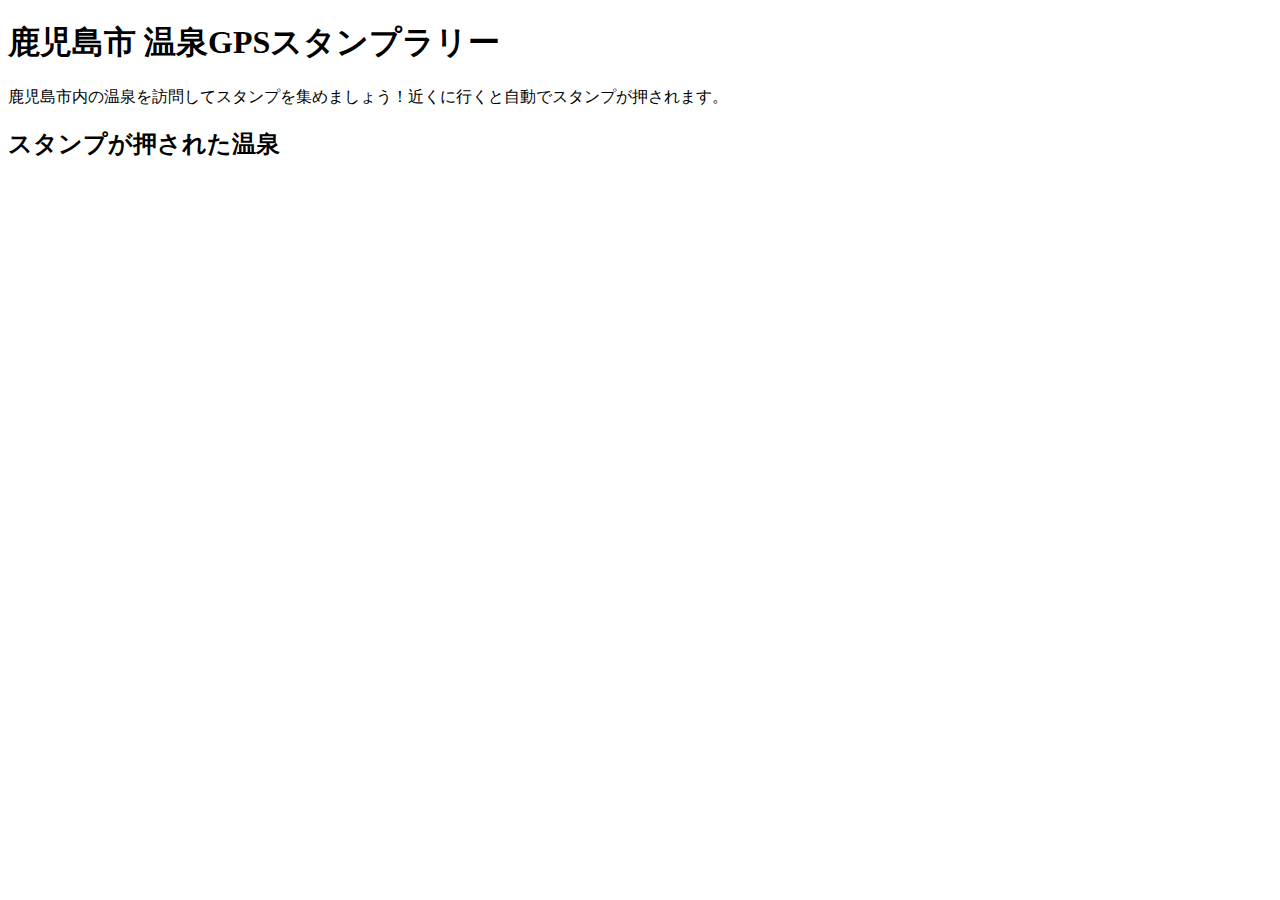
==== pages/gpsstamp.html @ adeeb27e "Update gpsstamp.html" ====
<!DOCTYPE html>
<html lang="ja">
<head>
    <meta charset="UTF-8">
    <meta name="viewport" content="width=device-width, initial-scale=1.0">
    <title>鹿児島市 温泉GPSスタンプラリー</title>
    <link rel="stylesheet" href="gpsstyles.css">
</head>
<body>
    <h1>鹿児島市 温泉GPSスタンプラリー</h1>
    <p>鹿児島市内の温泉を訪問してスタンプを集めましょう！近くに行くと自動でスタンプが押されます。</p>
    <ul id="onsen-list">
        <!-- 温泉リストはJavaScriptで動的に生成 -->
    </ul>
    <div id="stamps">
        <h2>スタンプが押された温泉</h2>
        <ul id="stamped-list"></ul>
    </div>
    <script src="script.js"></script>
</body>
</html>
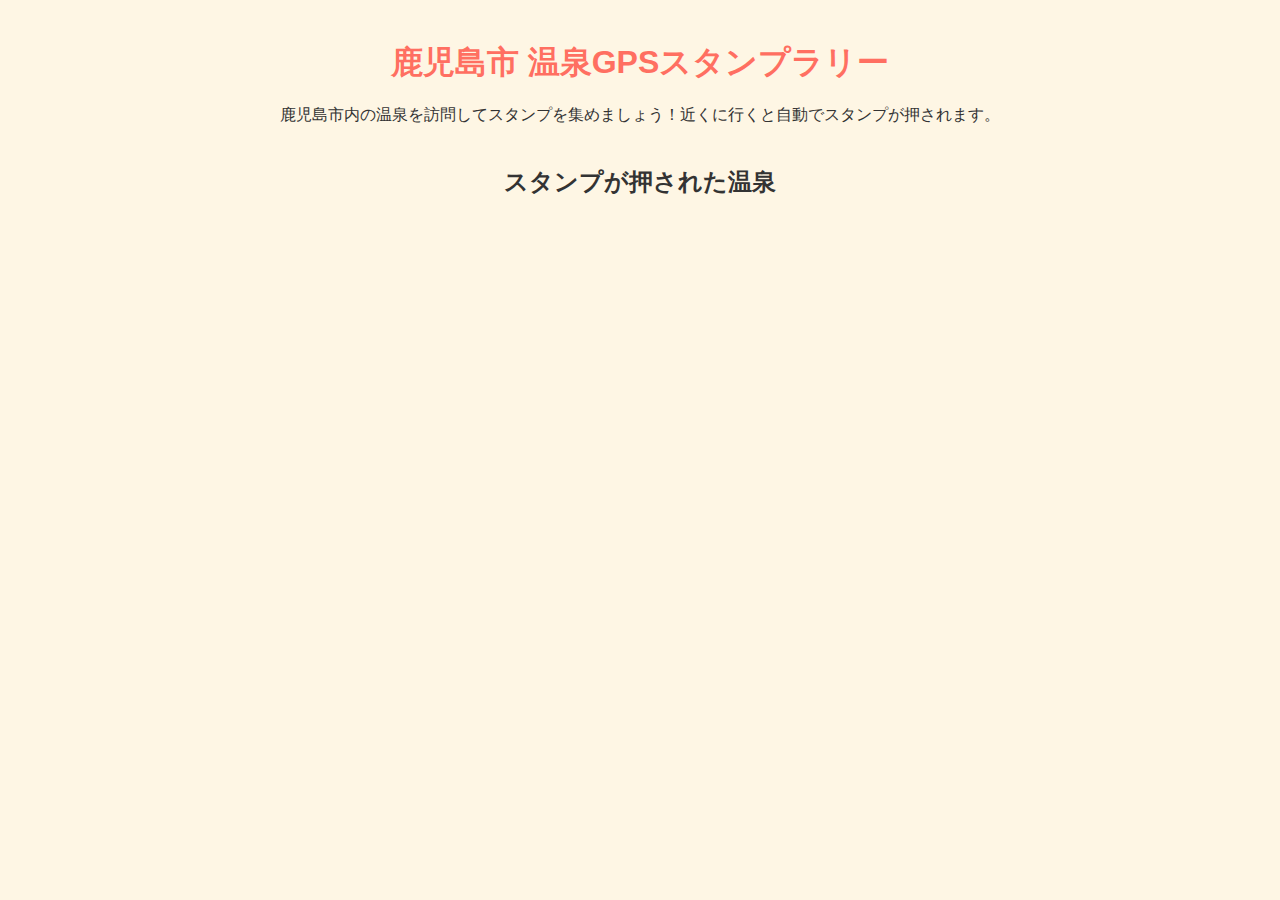
==== commit f70263c9: "Update gpsstamp.html" ====
--- a/pages/gpsstamp.html
+++ b/pages/gpsstamp.html
@@ -4,7 +4,7 @@
     <meta charset="UTF-8">
     <meta name="viewport" content="width=device-width, initial-scale=1.0">
     <title>鹿児島市 温泉GPSスタンプラリー</title>
-    <link rel="stylesheet" href="gpsstyles.css">
+    <link rel="stylesheet" href="../css/gpsstyles.css">
 </head>
 <body>
     <h1>鹿児島市 温泉GPSスタンプラリー</h1>
--- a/css/gpsstyles.css
+++ b/css/gpsstyles.css
@@ -0,0 +1,63 @@
+/* 全体の設定 */
+body {
+    font-family: 'Arial', sans-serif;
+    background-color: #fef6e4; /* 優しい背景色 */
+    margin: 0;
+    padding: 20px;
+    color: #333;
+    text-align: center;
+}
+
+/* ヘッダー */
+h1 {
+    color: #ff6f61; /* 明るいオレンジ色 */
+    margin-bottom: 20px;
+}
+
+/* 温泉リストエリア */
+#onsen-list {
+    display: grid;
+    grid-template-columns: repeat(auto-fit, minmax(200px, 1fr));
+    gap: 15px;
+    margin-top: 20px;
+}
+
+/* 温泉カード */
+.onsen-card {
+    background: #fff;
+    border: 2px solid #ff6f61;
+    border-radius: 10px;
+    padding: 15px;
+    box-shadow: 0 4px 6px rgba(0, 0, 0, 0.1);
+    font-size: 16px;
+    text-align: center;
+    transition: transform 0.3s, box-shadow 0.3s;
+}
+
+.onsen-card:hover {
+    transform: scale(1.05);
+    box-shadow: 0 6px 10px rgba(0, 0, 0, 0.15);
+}
+
+.onsen-card.stamped {
+    background: #c8e6c9; /* 緑色の背景でスタンプ取得を示す */
+    border-color: #2e7d32;
+    color: #2e7d32;
+    font-weight: bold;
+}
+
+/* スタンプ済みリスト */
+#stamped-list {
+    margin-top: 20px;
+    padding: 0;
+    list-style: none;
+}
+
+#stamped-list li {
+    margin: 5px 0;
+    padding: 10px;
+    background: #fff;
+    border: 1px solid #ddd;
+    border-radius: 5px;
+    font-size: 14px;
+}
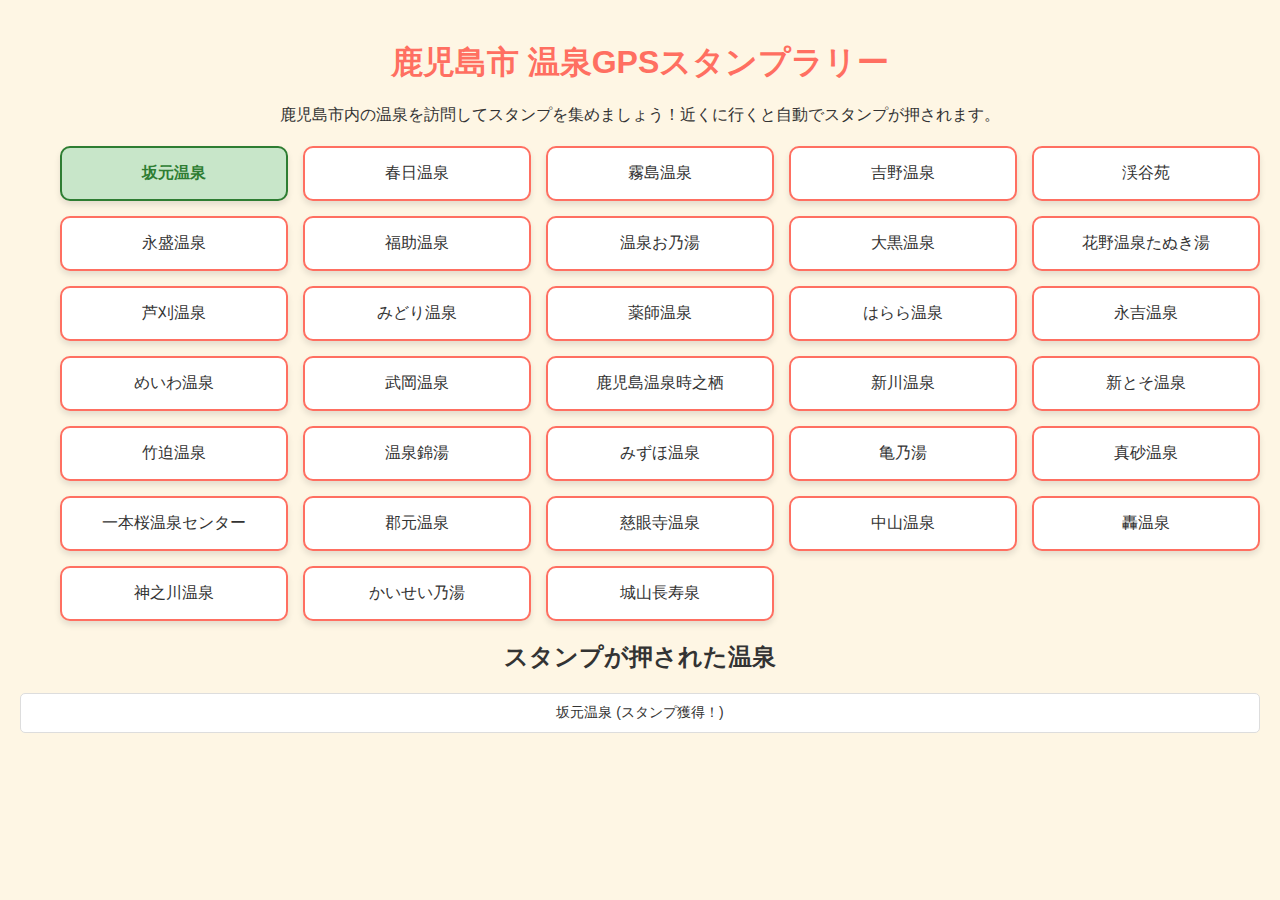
==== commit e7d60234: "Update gpsstamp.html" ====
--- a/pages/gpsstamp.html
+++ b/pages/gpsstamp.html
@@ -16,6 +16,96 @@
         <h2>スタンプが押された温泉</h2>
         <ul id="stamped-list"></ul>
     </div>
-    <script src="script.js"></script>
+    <script>const onsenData = [
+    { name: "坂元温泉", lat: 31.5904, lng: 130.5611 },
+    { name: "春日温泉", lat: 31.5765, lng: 130.5542 },
+    { name: "霧島温泉", lat: 31.5900, lng: 130.5520 },
+    { name: "吉野温泉", lat: 31.6340, lng: 130.5920 },
+    { name: "渓谷苑", lat: 31.7356, lng: 130.5731 },
+    { name: "永盛温泉", lat: 31.7500, lng: 130.5500 },
+    { name: "福助温泉", lat: 31.6000, lng: 130.5500 },
+    { name: "温泉お乃湯", lat: 31.6200, lng: 130.5400 },
+    { name: "大黒温泉", lat: 31.6100, lng: 130.5400 },
+    { name: "花野温泉たぬき湯", lat: 31.5812, lng: 130.5535 },
+    { name: "芦刈温泉", lat: 31.5700, lng: 130.5500 },
+    { name: "みどり温泉", lat: 31.6300, lng: 130.5400 },
+    { name: "薬師温泉", lat: 31.5800, lng: 130.5500 },
+    { name: "はらら温泉", lat: 31.5900, lng: 130.5500 },
+    { name: "永吉温泉", lat: 31.6000, lng: 130.5500 },
+    { name: "めいわ温泉", lat: 31.6100, lng: 130.5400 },
+    { name: "武岡温泉", lat: 31.5700, lng: 130.5400 },
+    { name: "鹿児島温泉時之栖", lat: 31.5700, lng: 130.5400 },
+    { name: "新川温泉", lat: 31.5800, lng: 130.5400 },
+    { name: "新とそ温泉", lat: 31.5800, lng: 130.5400 },
+    { name: "竹迫温泉", lat: 31.5700, lng: 130.5500 },
+    { name: "温泉錦湯", lat: 31.5700, lng: 130.5500 },
+    { name: "みずほ温泉", lat: 31.5800, lng: 130.5500 },
+    { name: "亀乃湯", lat: 31.5800, lng: 130.5500 },
+    { name: "真砂温泉", lat: 31.5587, lng: 130.5521 },
+    { name: "一本桜温泉センター", lat: 31.5700, lng: 130.5500 },
+    { name: "郡元温泉", lat: 31.5700, lng: 130.5500 },
+    { name: "慈眼寺温泉", lat: 31.5200, lng: 130.5200 },
+    { name: "中山温泉", lat: 31.5200, lng: 130.5200 },
+    { name: "轟温泉", lat: 31.5200, lng: 130.5200 },
+    { name: "神之川温泉", lat: 31.5200, lng: 130.5200 },
+    { name: "かいせい乃湯", lat: 31.5700, lng: 130.5400 },
+    { name: "城山長寿泉", lat: 31.5900, lng: 130.5500 }
+];
+
+document.addEventListener("DOMContentLoaded", () => {
+    const onsenListElement = document.getElementById("onsen-list");
+    const stampedList = document.getElementById("stamped-list");
+
+    // 温泉リストを動的に生成
+    onsenData.forEach((onsen) => {
+        const card = document.createElement("div");
+        card.classList.add("onsen-card");
+        card.textContent = onsen.name;
+        card.dataset.lat = onsen.lat;
+        card.dataset.lng = onsen.lng;
+        onsenListElement.appendChild(card);
+    });
+
+    // テスト用の位置データ (坂元温泉に近づいたシミュレーション)
+    const testUserLat = 31.5904; // 緯度
+    const testUserLng = 130.5611; // 経度
+
+    // GPS情報のシミュレーション
+    simulateGPS(testUserLat, testUserLng);
+
+    function simulateGPS(userLat, userLng) {
+        document.querySelectorAll(".onsen-card").forEach((onsen) => {
+            const onsenLat = parseFloat(onsen.dataset.lat);
+            const onsenLng = parseFloat(onsen.dataset.lng);
+
+            const distance = calculateDistance(userLat, userLng, onsenLat, onsenLng);
+            if (distance < 0.5 && !onsen.classList.contains("stamped")) {
+                // スタンプ処理
+                onsen.classList.add("stamped");
+                const stampedItem = document.createElement("li");
+                stampedItem.textContent = `${onsen.textContent} (スタンプ獲得！)`;
+                stampedList.appendChild(stampedItem);
+
+                alert(`${onsen.textContent}のスタンプを獲得しました！`);
+            }
+        });
+    }
+
+    // 距離計算関数
+    function calculateDistance(lat1, lng1, lat2, lng2) {
+        const R = 6371; // 地球の半径 (km)
+        const dLat = ((lat2 - lat1) * Math.PI) / 180;
+        const dLng = ((lng2 - lng1) * Math.PI) / 180;
+        const a =
+            Math.sin(dLat / 2) * Math.sin(dLat / 2) +
+            Math.cos((lat1 * Math.PI) / 180) *
+                Math.cos((lat2 * Math.PI) / 180) *
+                Math.sin(dLng / 2) *
+                Math.sin(dLng / 2);
+        const c = 2 * Math.atan2(Math.sqrt(a), Math.sqrt(1 - a));
+        return R * c; // 距離 (km)
+    }
+});
+</script>
 </body>
 </html>
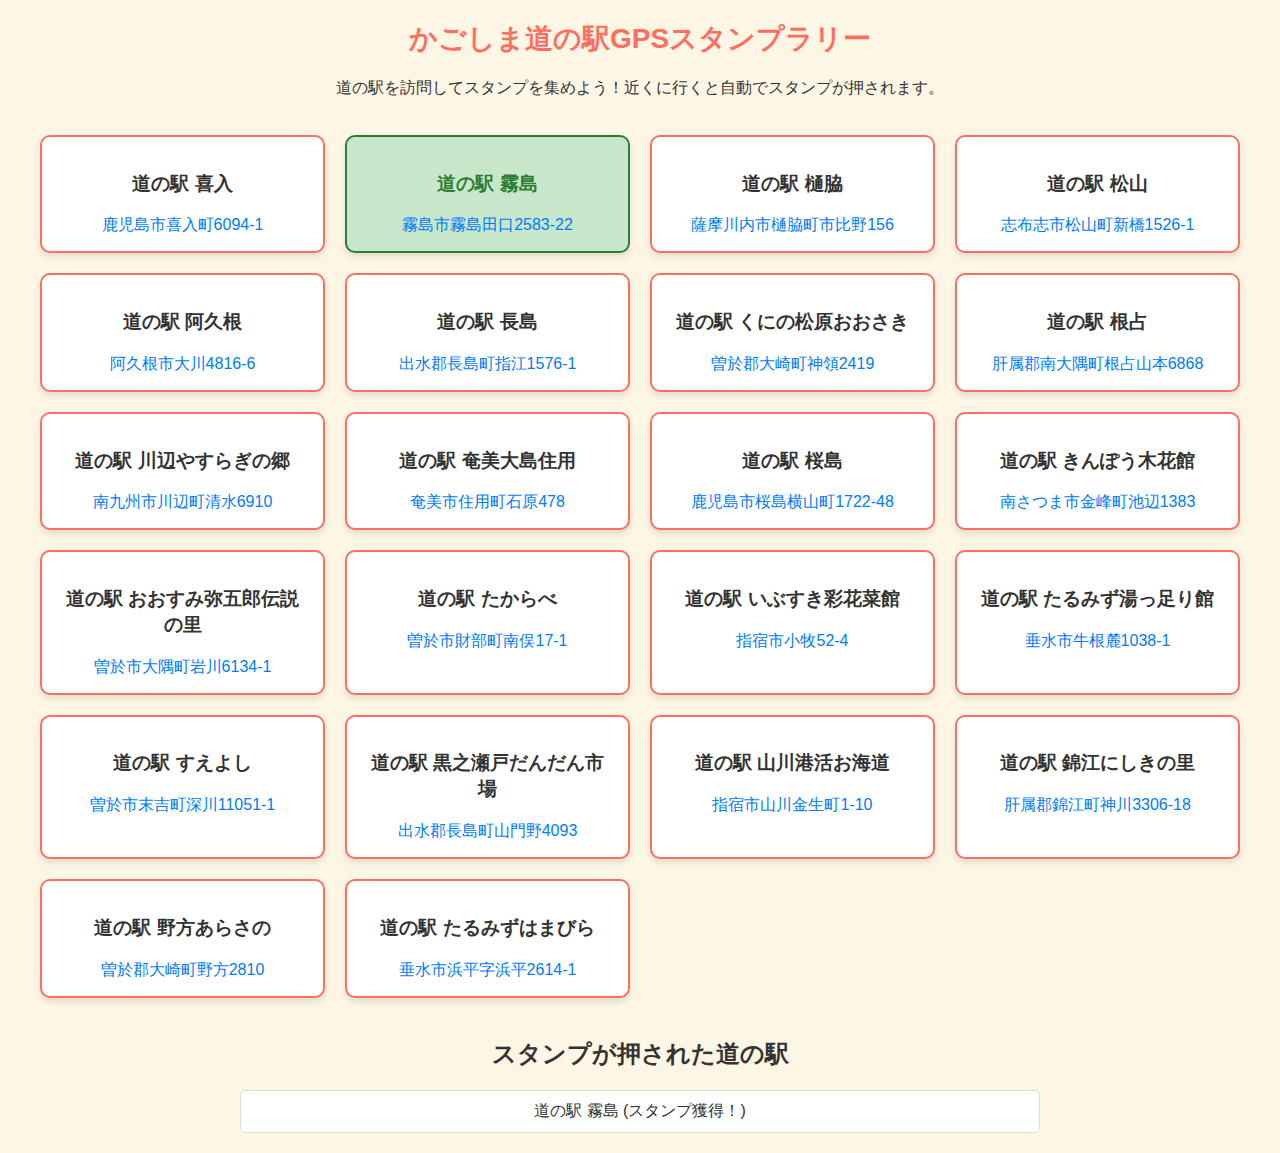
==== commit 72ed29c0: "Update gpsstamp.html" ====
--- a/pages/gpsstamp.html
+++ b/pages/gpsstamp.html
@@ -3,109 +3,169 @@
 <head>
     <meta charset="UTF-8">
     <meta name="viewport" content="width=device-width, initial-scale=1.0">
-    <title>鹿児島市 温泉GPSスタンプラリー</title>
-    <link rel="stylesheet" href="../css/gpsstyles.css">
+    <title>かごしま道の駅GPSスタンプラリー</title>
+    <style>
+        body {
+            font-family: Arial, sans-serif;
+            margin: 0;
+            padding: 0;
+            background-color: #fef6e4;
+            text-align: center;
+            color: #333;
+        }
+        h1 {
+            font-size: 28px;
+            margin: 20px 0;
+            color: #ff6f61;
+        }
+        #station-list {
+            display: grid;
+            grid-template-columns: repeat(auto-fit, minmax(250px, 1fr));
+            gap: 20px;
+            padding: 20px;
+            max-width: 1200px;
+            margin: 0 auto;
+        }
+        .station-card {
+            background: #ffffff;
+            border: 2px solid #ff6f61;
+            border-radius: 10px;
+            padding: 15px;
+            text-align: center;
+            box-shadow: 0 4px 6px rgba(0, 0, 0, 0.1);
+            transition: transform 0.3s, box-shadow 0.3s;
+        }
+        .station-card:hover {
+            transform: scale(1.05);
+            box-shadow: 0 6px 10px rgba(0, 0, 0, 0.2);
+        }
+        .station-card.stamped {
+            background: #c8e6c9;
+            border-color: #2e7d32;
+            color: #2e7d32;
+        }
+        .station-card a {
+            text-decoration: none;
+            color: #007BFF;
+        }
+        #stamped-list {
+            margin: 20px auto;
+            max-width: 800px;
+            list-style: none;
+            padding: 0;
+        }
+        #stamped-list li {
+            background: #fff;
+            border: 1px solid #ddd;
+            padding: 10px;
+            margin: 5px 0;
+            border-radius: 5px;
+        }
+    </style>
 </head>
 <body>
-    <h1>鹿児島市 温泉GPSスタンプラリー</h1>
-    <p>鹿児島市内の温泉を訪問してスタンプを集めましょう！近くに行くと自動でスタンプが押されます。</p>
-    <ul id="onsen-list">
-        <!-- 温泉リストはJavaScriptで動的に生成 -->
-    </ul>
+    <h1>かごしま道の駅GPSスタンプラリー</h1>
+    <p>道の駅を訪問してスタンプを集めよう！近くに行くと自動でスタンプが押されます。</p>
+    <div id="station-list"></div>
     <div id="stamps">
-        <h2>スタンプが押された温泉</h2>
+        <h2>スタンプが押された道の駅</h2>
         <ul id="stamped-list"></ul>
     </div>
-    <script>const onsenData = [
-    { name: "坂元温泉", lat: 31.5904, lng: 130.5611 },
-    { name: "春日温泉", lat: 31.5765, lng: 130.5542 },
-    { name: "霧島温泉", lat: 31.5900, lng: 130.5520 },
-    { name: "吉野温泉", lat: 31.6340, lng: 130.5920 },
-    { name: "渓谷苑", lat: 31.7356, lng: 130.5731 },
-    { name: "永盛温泉", lat: 31.7500, lng: 130.5500 },
-    { name: "福助温泉", lat: 31.6000, lng: 130.5500 },
-    { name: "温泉お乃湯", lat: 31.6200, lng: 130.5400 },
-    { name: "大黒温泉", lat: 31.6100, lng: 130.5400 },
-    { name: "花野温泉たぬき湯", lat: 31.5812, lng: 130.5535 },
-    { name: "芦刈温泉", lat: 31.5700, lng: 130.5500 },
-    { name: "みどり温泉", lat: 31.6300, lng: 130.5400 },
-    { name: "薬師温泉", lat: 31.5800, lng: 130.5500 },
-    { name: "はらら温泉", lat: 31.5900, lng: 130.5500 },
-    { name: "永吉温泉", lat: 31.6000, lng: 130.5500 },
-    { name: "めいわ温泉", lat: 31.6100, lng: 130.5400 },
-    { name: "武岡温泉", lat: 31.5700, lng: 130.5400 },
-    { name: "鹿児島温泉時之栖", lat: 31.5700, lng: 130.5400 },
-    { name: "新川温泉", lat: 31.5800, lng: 130.5400 },
-    { name: "新とそ温泉", lat: 31.5800, lng: 130.5400 },
-    { name: "竹迫温泉", lat: 31.5700, lng: 130.5500 },
-    { name: "温泉錦湯", lat: 31.5700, lng: 130.5500 },
-    { name: "みずほ温泉", lat: 31.5800, lng: 130.5500 },
-    { name: "亀乃湯", lat: 31.5800, lng: 130.5500 },
-    { name: "真砂温泉", lat: 31.5587, lng: 130.5521 },
-    { name: "一本桜温泉センター", lat: 31.5700, lng: 130.5500 },
-    { name: "郡元温泉", lat: 31.5700, lng: 130.5500 },
-    { name: "慈眼寺温泉", lat: 31.5200, lng: 130.5200 },
-    { name: "中山温泉", lat: 31.5200, lng: 130.5200 },
-    { name: "轟温泉", lat: 31.5200, lng: 130.5200 },
-    { name: "神之川温泉", lat: 31.5200, lng: 130.5200 },
-    { name: "かいせい乃湯", lat: 31.5700, lng: 130.5400 },
-    { name: "城山長寿泉", lat: 31.5900, lng: 130.5500 }
-];
+    <script>
+       
+          
+   const stationData = [
+    { name: "道の駅 喜入", lat: 31.3904, lng: 130.5641, address: "鹿児島市喜入町6094-1" },
+    { name: "道の駅 霧島", lat: 31.7101, lng: 130.7632, address: "霧島市霧島田口2583-22" },
+    { name: "道の駅 樋脇", lat: 31.9233, lng: 130.4187, address: "薩摩川内市樋脇町市比野156" },
+    { name: "道の駅 松山", lat: 31.4679, lng: 131.0082, address: "志布志市松山町新橋1526-1" },
+    { name: "道の駅 阿久根", lat: 32.3172, lng: 130.1997, address: "阿久根市大川4816-6" },
+    { name: "道の駅 長島", lat: 32.2036, lng: 130.0898, address: "出水郡長島町指江1576-1" },
+    { name: "道の駅 くにの松原おおさき", lat: 31.4984, lng: 131.0589, address: "曽於郡大崎町神領2419" },
+    { name: "道の駅 根占", lat: 31.1947, lng: 130.8576, address: "肝属郡南大隅町根占山本6868" },
+    { name: "道の駅 川辺やすらぎの郷", lat: 31.3702, lng: 130.4411, address: "南九州市川辺町清水6910" },
+    { name: "道の駅 奄美大島住用", lat: 28.2964, lng: 129.4311, address: "奄美市住用町石原478" },
+    { name: "道の駅 桜島", lat: 31.5932, lng: 130.6349, address: "鹿児島市桜島横山町1722-48" },
+    { name: "道の駅 きんぽう木花館", lat: 31.3846, lng: 130.3273, address: "南さつま市金峰町池辺1383" },
+    { name: "道の駅 おおすみ弥五郎伝説の里", lat: 31.5718, lng: 130.9562, address: "曽於市大隅町岩川6134-1" },
+    { name: "道の駅 たからべ", lat: 31.5618, lng: 130.9308, address: "曽於市財部町南俣17-1" },
+    { name: "道の駅 いぶすき彩花菜館", lat: 31.2454, lng: 130.6277, address: "指宿市小牧52-4" },
+    { name: "道の駅 たるみず湯っ足り館", lat: 31.4917, lng: 130.6755, address: "垂水市牛根麓1038-1" },
+    { name: "道の駅 すえよし", lat: 31.6974, lng: 130.9486, address: "曽於市末吉町深川11051-1" },
+    { name: "道の駅 黒之瀬戸だんだん市場", lat: 32.2076, lng: 130.0793, address: "出水郡長島町山門野4093" },
+    { name: "道の駅 山川港活お海道", lat: 31.2035, lng: 130.6359, address: "指宿市山川金生町1-10" },
+    { name: "道の駅 錦江にしきの里", lat: 31.2475, lng: 130.8753, address: "肝属郡錦江町神川3306-18" },
+    { name: "道の駅 野方あらさの", lat: 31.5551, lng: 130.9602, address: "曽於郡大崎町野方2810" },
+    { name: "道の駅 たるみずはまびら", lat: 31.4917, lng: 130.6837, address: "垂水市浜平字浜平2614-1" }
+    
 
-document.addEventListener("DOMContentLoaded", () => {
-    const onsenListElement = document.getElementById("onsen-list");
-    const stampedList = document.getElementById("stamped-list");
 
-    // 温泉リストを動的に生成
-    onsenData.forEach((onsen) => {
-        const card = document.createElement("div");
-        card.classList.add("onsen-card");
-        card.textContent = onsen.name;
-        card.dataset.lat = onsen.lat;
-        card.dataset.lng = onsen.lng;
-        onsenListElement.appendChild(card);
-    });
+        ];
 
-    // テスト用の位置データ (坂元温泉に近づいたシミュレーション)
-    const testUserLat = 31.5904; // 緯度
-    const testUserLng = 130.5611; // 経度
+        document.addEventListener("DOMContentLoaded", () => {
+            const stationListElement = document.getElementById("station-list");
+            const stampedListElement = document.getElementById("stamped-list");
 
-    // GPS情報のシミュレーション
-    simulateGPS(testUserLat, testUserLng);
+            // 道の駅リストを生成
+            stationData.forEach((station) => {
+                const card = document.createElement("div");
+                card.classList.add("station-card");
+                card.dataset.lat = station.lat;
+                card.dataset.lng = station.lng;
 
-    function simulateGPS(userLat, userLng) {
-        document.querySelectorAll(".onsen-card").forEach((onsen) => {
-            const onsenLat = parseFloat(onsen.dataset.lat);
-            const onsenLng = parseFloat(onsen.dataset.lng);
+                const title = document.createElement("h3");
+                title.textContent = station.name;
 
-            const distance = calculateDistance(userLat, userLng, onsenLat, onsenLng);
-            if (distance < 0.5 && !onsen.classList.contains("stamped")) {
-                // スタンプ処理
-                onsen.classList.add("stamped");
-                const stampedItem = document.createElement("li");
-                stampedItem.textContent = `${onsen.textContent} (スタンプ獲得！)`;
-                stampedList.appendChild(stampedItem);
+                const addressLink = document.createElement("a");
+                addressLink.href = `https://www.google.com/maps/dir/?api=1&destination=${station.lat},${station.lng}`;
+                addressLink.target = "_blank";
+                addressLink.textContent = station.address;
 
-                alert(`${onsen.textContent}のスタンプを獲得しました！`);
+                card.appendChild(title);
+                card.appendChild(addressLink);
+                stationListElement.appendChild(card);
+            });
+
+            // テスト用の位置データ
+            const testUserLat = 31.7100;
+            const testUserLng = 130.7630;
+
+            // GPS情報のシミュレーション
+            simulateGPS(testUserLat, testUserLng);
+
+            function simulateGPS(userLat, userLng) {
+                document.querySelectorAll(".station-card").forEach((station) => {
+                    const stationLat = parseFloat(station.dataset.lat);
+                    const stationLng = parseFloat(station.dataset.lng);
+
+                    const distance = calculateDistance(userLat, userLng, stationLat, stationLng);
+                    if (distance < 0.5 && !station.classList.contains("stamped")) {
+                        // スタンプ処理
+                        station.classList.add("stamped");
+                        const stampedItem = document.createElement("li");
+                        stampedItem.textContent = `${station.querySelector("h3").textContent} (スタンプ獲得！)`;
+                        stampedListElement.appendChild(stampedItem);
+
+                        alert(`${station.querySelector("h3").textContent}のスタンプを獲得しました！`);
+                    }
+                });
+            }
+
+            // 距離計算関数
+            function calculateDistance(lat1, lng1, lat2, lng2) {
+                const R = 6371; // 地球の半径 (km)
+                const dLat = ((lat2 - lat1) * Math.PI) / 180;
+                const dLng = ((lng2 - lng1) * Math.PI) / 180;
+                const a =
+                    Math.sin(dLat / 2) * Math.sin(dLat / 2) +
+                    Math.cos((lat1 * Math.PI) / 180) *
+                        Math.cos((lat2 * Math.PI) / 180) *
+                        Math.sin(dLng / 2) *
+                        Math.sin(dLng / 2);
+                const c = 2 * Math.atan2(Math.sqrt(a), Math.sqrt(1 - a));
+                return R * c; // 距離 (km)
             }
         });
-    }
-
-    // 距離計算関数
-    function calculateDistance(lat1, lng1, lat2, lng2) {
-        const R = 6371; // 地球の半径 (km)
-        const dLat = ((lat2 - lat1) * Math.PI) / 180;
-        const dLng = ((lng2 - lng1) * Math.PI) / 180;
-        const a =
-            Math.sin(dLat / 2) * Math.sin(dLat / 2) +
-            Math.cos((lat1 * Math.PI) / 180) *
-                Math.cos((lat2 * Math.PI) / 180) *
-                Math.sin(dLng / 2) *
-                Math.sin(dLng / 2);
-        const c = 2 * Math.atan2(Math.sqrt(a), Math.sqrt(1 - a));
-        return R * c; // 距離 (km)
-    }
-});
-</script>
+    </script>
 </body>
 </html>
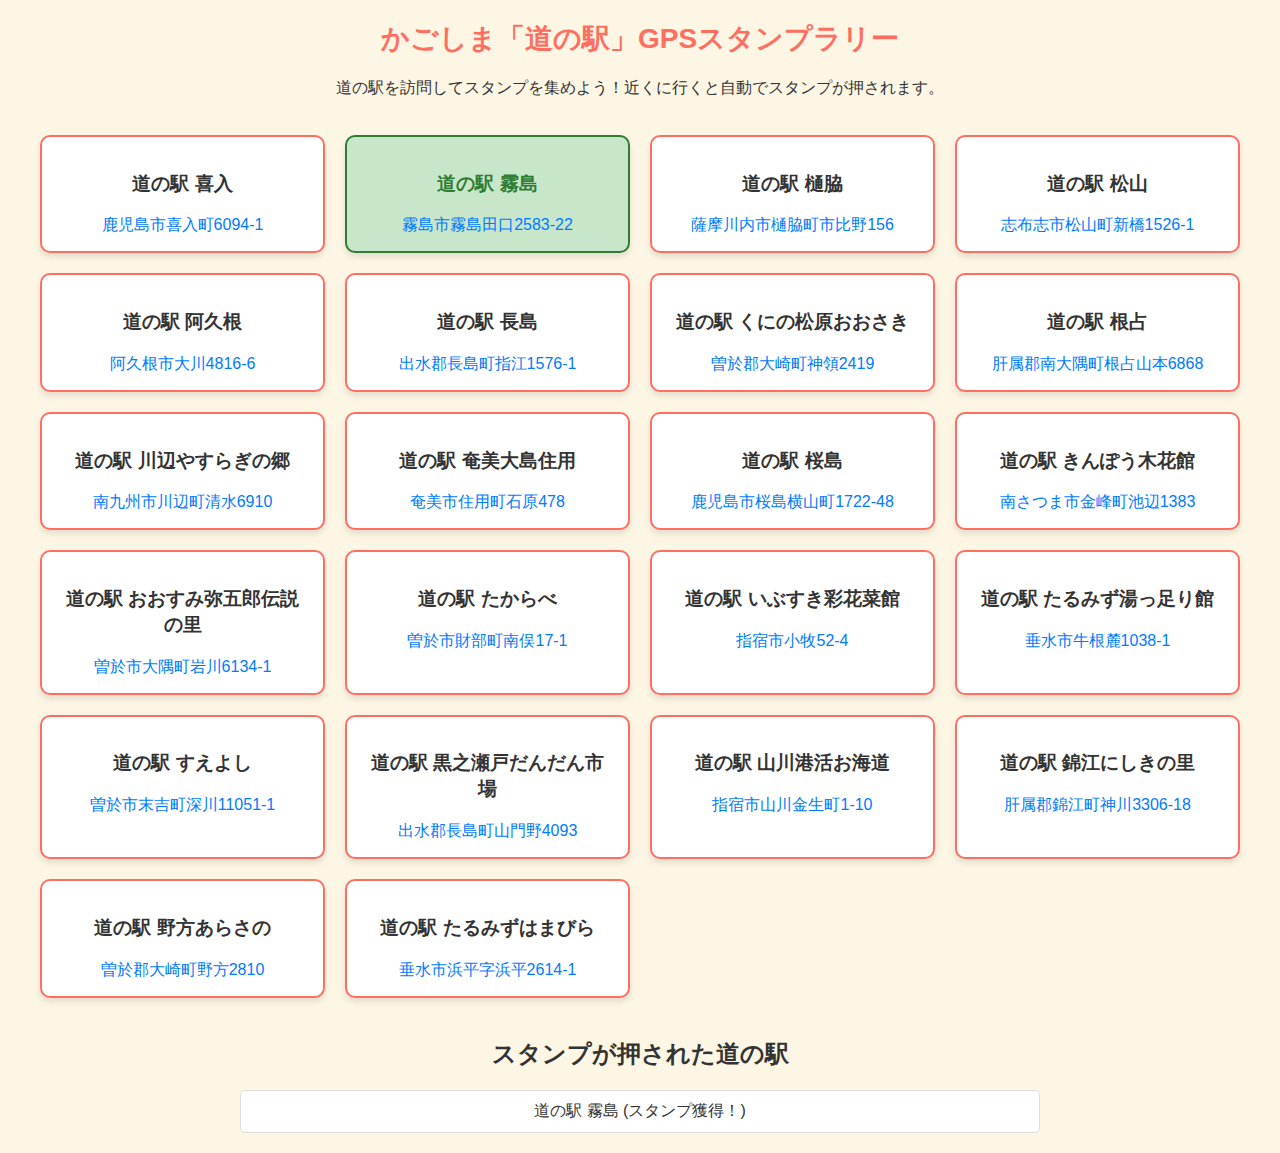
==== commit 69c7d358: "Update gpsstamp.html" ====
--- a/pages/gpsstamp.html
+++ b/pages/gpsstamp.html
@@ -3,7 +3,7 @@
 <head>
     <meta charset="UTF-8">
     <meta name="viewport" content="width=device-width, initial-scale=1.0">
-    <title>かごしま道の駅GPSスタンプラリー</title>
+    <title>「道の駅」GPSスタンプラリー</title>
     <style>
         body {
             font-family: Arial, sans-serif;
@@ -64,7 +64,7 @@
     </style>
 </head>
 <body>
-    <h1>かごしま道の駅GPSスタンプラリー</h1>
+    <h1>かごしま「道の駅」GPSスタンプラリー</h1>
     <p>道の駅を訪問してスタンプを集めよう！近くに行くと自動でスタンプが押されます。</p>
     <div id="station-list"></div>
     <div id="stamps">
